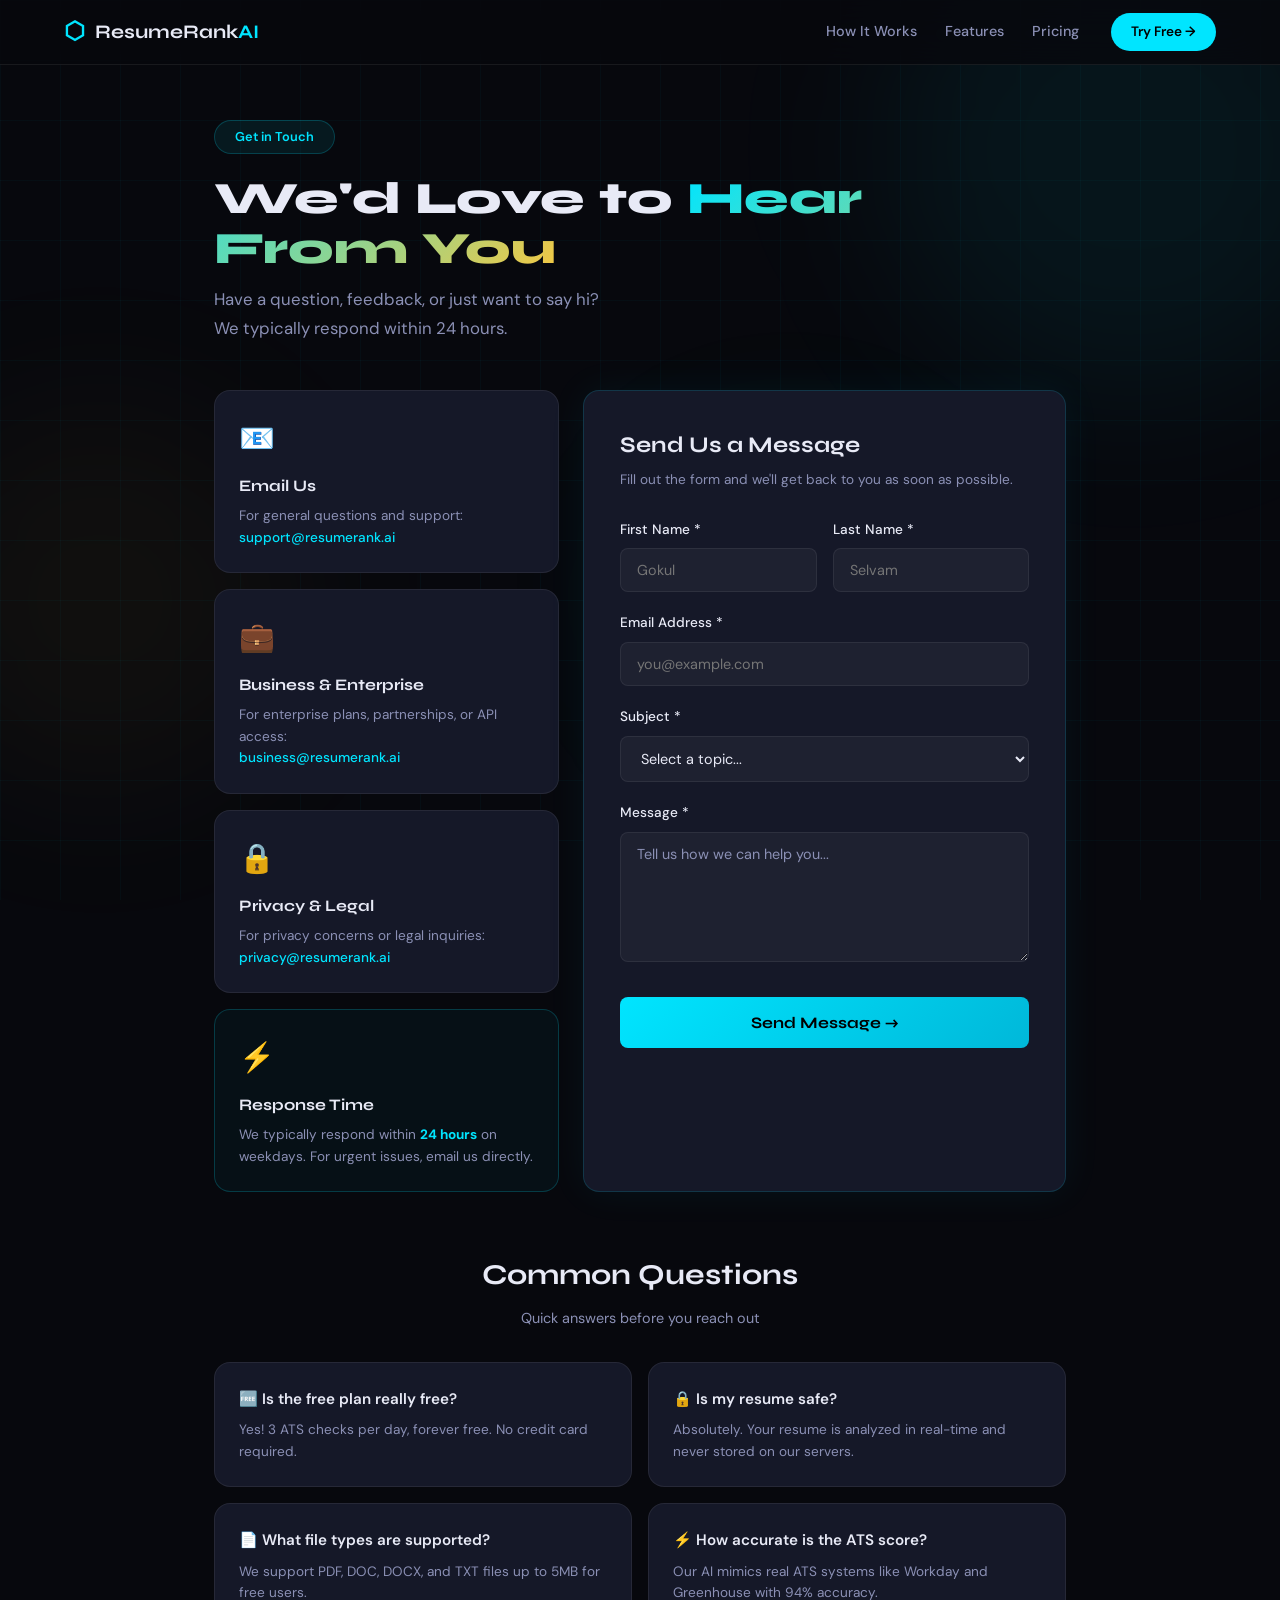
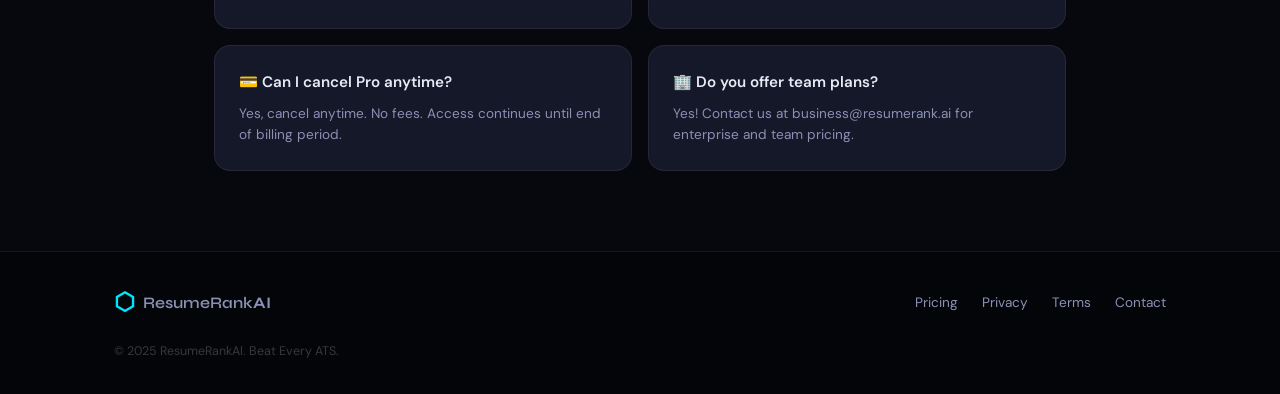
==== templates/contact.html @ 15850652 "add contact page" ====
<!DOCTYPE html>
<html lang="en">
<head>
  <meta charset="UTF-8"/>
  <meta name="viewport" content="width=device-width, initial-scale=1.0"/>
  <title>Contact Us — ResumeRank AI</title>
  <link rel="preconnect" href="https://fonts.googleapis.com"/>
  <link href="https://fonts.googleapis.com/css2?family=Syne:wght@400;600;700;800&family=DM+Sans:ital,wght@0,300;0,400;0,500;1,300&display=swap" rel="stylesheet"/>
  <link rel="stylesheet" href="/static/css/style.css"/>
  <style>
    .contact-page {
      max-width: 900px; margin: 0 auto;
      padding: 120px 24px 80px;
      position: relative; z-index: 1;
    }
    .contact-badge {
      display: inline-block;
      background: rgba(0,229,255,0.08);
      border: 1px solid rgba(0,229,255,0.2);
      color: var(--cyan); border-radius: 100px;
      padding: 6px 20px; font-size: 0.8rem;
      font-weight: 600; margin-bottom: 20px;
    }
    .contact-title {
      font-family: var(--font-display); font-weight: 800;
      font-size: 2.8rem; margin-bottom: 12px; line-height: 1.1;
    }
    .contact-sub {
      color: var(--muted); font-size: 1.05rem;
      margin-bottom: 48px; line-height: 1.7;
    }
    .contact-grid {
      display: grid;
      grid-template-columns: 1fr 1.4fr;
      gap: 24px;
    }
    /* Info Cards */
    .info-cards { display: flex; flex-direction: column; gap: 16px; }
    .info-card {
      background: var(--surface);
      border: 1px solid var(--border);
      border-radius: var(--radius);
      padding: 24px;
      transition: border-color 0.3s;
    }
    .info-card:hover { border-color: rgba(0,229,255,0.3); }
    .info-icon { font-size: 1.8rem; margin-bottom: 12px; display: block; }
    .info-card h3 {
      font-family: var(--font-display); font-weight: 700;
      font-size: 1rem; margin-bottom: 6px;
    }
    .info-card p { color: var(--muted); font-size: 0.85rem; line-height: 1.6; }
    .info-card a { color: var(--cyan); font-weight: 500; }

    /* Contact Form */
    .form-card {
      background: var(--surface);
      border: 1px solid rgba(0,229,255,0.15);
      border-radius: var(--radius);
      padding: 36px;
      box-shadow: 0 0 40px rgba(0,229,255,0.06);
    }
    .form-card h2 {
      font-family: var(--font-display); font-weight: 700;
      font-size: 1.4rem; margin-bottom: 6px;
    }
    .form-card p {
      color: var(--muted); font-size: 0.85rem; margin-bottom: 28px;
    }
    .form-group { margin-bottom: 20px; }
    .form-group label {
      display: block; font-size: 0.85rem;
      font-weight: 500; margin-bottom: 8px; color: var(--text);
    }
    .form-group input,
    .form-group select,
    .form-group textarea {
      width: 100%;
      background: rgba(255,255,255,0.04);
      border: 1px solid var(--border);
      border-radius: var(--radius-sm);
      color: var(--text);
      font-family: var(--font-body);
      font-size: 0.9rem;
      padding: 12px 16px;
      outline: none;
      transition: border-color 0.2s;
    }
    .form-group input:focus,
    .form-group select:focus,
    .form-group textarea:focus {
      border-color: rgba(0,229,255,0.4);
      box-shadow: 0 0 0 3px rgba(0,229,255,0.08);
    }
    .form-group select option { background: #1a1c2e; }
    .form-group textarea { resize: vertical; min-height: 130px; }
    .form-row { display: grid; grid-template-columns: 1fr 1fr; gap: 16px; }
    .btn-submit {
      width: 100%;
      background: linear-gradient(135deg, var(--cyan), var(--cyan2));
      color: #000; font-family: var(--font-display);
      font-weight: 700; font-size: 1rem;
      border: none; border-radius: var(--radius-sm);
      padding: 16px; cursor: pointer;
      transition: all 0.3s; margin-top: 8px;
    }
    .btn-submit:hover {
      transform: translateY(-2px);
      box-shadow: 0 12px 40px rgba(0,229,255,0.35);
    }

    /* Success Message */
    .success-msg {
      display: none;
      background: rgba(0,229,160,0.1);
      border: 1px solid rgba(0,229,160,0.3);
      border-radius: var(--radius-sm);
      padding: 20px; text-align: center;
      margin-top: 16px;
    }
    .success-msg .success-icon { font-size: 2rem; display: block; margin-bottom: 8px; }
    .success-msg h3 { color: var(--green); font-weight: 700; margin-bottom: 6px; }
    .success-msg p { color: var(--muted); font-size: 0.85rem; }

    /* FAQ Section */
    .faq-section {
      margin-top: 60px;
    }
    .faq-title {
      font-family: var(--font-display); font-weight: 700;
      font-size: 1.8rem; margin-bottom: 8px; text-align: center;
    }
    .faq-sub {
      color: var(--muted); text-align: center;
      margin-bottom: 32px; font-size: 0.9rem;
    }
    .faq-grid { display: grid; grid-template-columns: 1fr 1fr; gap: 16px; }
    .faq-item {
      background: var(--surface); border: 1px solid var(--border);
      border-radius: var(--radius); padding: 24px;
      transition: border-color 0.3s;
    }
    .faq-item:hover { border-color: rgba(0,229,255,0.2); }
    .faq-item h4 { font-weight: 600; margin-bottom: 8px; font-size: 0.95rem; }
    .faq-item p { font-size: 0.85rem; color: var(--muted); line-height: 1.6; }

    @media (max-width: 768px) {
      .contact-grid { grid-template-columns: 1fr; }
      .form-row { grid-template-columns: 1fr; }
      .faq-grid { grid-template-columns: 1fr; }
      .contact-title { font-size: 2rem; }
    }
  </style>
</head>
<body>
<div class="bg-grid"></div>
<div class="orb orb-1"></div>
<div class="orb orb-2"></div>
<div class="orb orb-3"></div>

<nav class="navbar">
  <div class="nav-inner">
    <a href="/" class="logo">
      <span class="logo-icon">⬡</span>
      <span class="logo-text">ResumeRank<span class="logo-ai">AI</span></span>
    </a>
    <div class="nav-links">
      <a href="/#how-it-works">How It Works</a>
      <a href="/#features">Features</a>
      <a href="/pricing">Pricing</a>
    </div>
    <a href="/" class="btn-nav">Try Free →</a>
  </div>
</nav>

<div class="contact-page">
  <span class="contact-badge">Get in Touch</span>
  <h1 class="contact-title">We'd Love to <span class="title-gradient">Hear From You</span></h1>
  <p class="contact-sub">Have a question, feedback, or just want to say hi?<br/>We typically respond within 24 hours.</p>

  <div class="contact-grid">

    <!-- LEFT — Info Cards -->
    <div class="info-cards">
      <div class="info-card">
        <span class="info-icon">📧</span>
        <h3>Email Us</h3>
        <p>For general questions and support:<br/>
        <a href="mailto:support@resumerank.ai">support@resumerank.ai</a></p>
      </div>

      <div class="info-card">
        <span class="info-icon">💼</span>
        <h3>Business & Enterprise</h3>
        <p>For enterprise plans, partnerships, or API access:<br/>
        <a href="mailto:business@resumerank.ai">business@resumerank.ai</a></p>
      </div>

      <div class="info-card">
        <span class="info-icon">🔒</span>
        <h3>Privacy & Legal</h3>
        <p>For privacy concerns or legal inquiries:<br/>
        <a href="mailto:privacy@resumerank.ai">privacy@resumerank.ai</a></p>
      </div>

      <div class="info-card" style="border-color: rgba(0,229,255,0.2); background: rgba(0,229,255,0.04);">
        <span class="info-icon">⚡</span>
        <h3>Response Time</h3>
        <p>We typically respond within <strong style="color:var(--cyan)">24 hours</strong> on weekdays. For urgent issues, email us directly.</p>
      </div>
    </div>

    <!-- RIGHT — Contact Form -->
    <div class="form-card">
      <h2>Send Us a Message</h2>
      <p>Fill out the form and we'll get back to you as soon as possible.</p>

      <div id="contact-form">
        <div class="form-row">
          <div class="form-group">
            <label>First Name *</label>
            <input type="text" id="first-name" placeholder="Gokul" required/>
          </div>
          <div class="form-group">
            <label>Last Name *</label>
            <input type="text" id="last-name" placeholder="Selvam" required/>
          </div>
        </div>

        <div class="form-group">
          <label>Email Address *</label>
          <input type="email" id="email" placeholder="you@example.com" required/>
        </div>

        <div class="form-group">
          <label>Subject *</label>
          <select id="subject">
            <option value="">Select a topic...</option>
            <option value="general">General Question</option>
            <option value="bug">Bug Report</option>
            <option value="feature">Feature Request</option>
            <option value="billing">Billing & Pro Plan</option>
            <option value="enterprise">Enterprise Inquiry</option>
            <option value="other">Other</option>
          </select>
        </div>

        <div class="form-group">
          <label>Message *</label>
          <textarea id="message" placeholder="Tell us how we can help you..."></textarea>
        </div>

        <button class="btn-submit" onclick="handleSubmit()">
          Send Message →
        </button>
      </div>

      <div class="success-msg" id="success-msg">
        <span class="success-icon">🎉</span>
        <h3>Message Sent Successfully!</h3>
        <p>Thank you for reaching out. We'll get back to you within 24 hours at the email you provided.</p>
      </div>
    </div>

  </div>

  <!-- FAQ -->
  <div class="faq-section">
    <h2 class="faq-title">Common Questions</h2>
    <p class="faq-sub">Quick answers before you reach out</p>
    <div class="faq-grid">
      <div class="faq-item">
        <h4>🆓 Is the free plan really free?</h4>
        <p>Yes! 3 ATS checks per day, forever free. No credit card required.</p>
      </div>
      <div class="faq-item">
        <h4>🔒 Is my resume safe?</h4>
        <p>Absolutely. Your resume is analyzed in real-time and never stored on our servers.</p>
      </div>
      <div class="faq-item">
        <h4>📄 What file types are supported?</h4>
        <p>We support PDF, DOC, DOCX, and TXT files up to 5MB for free users.</p>
      </div>
      <div class="faq-item">
        <h4>⚡ How accurate is the ATS score?</h4>
        <p>Our AI mimics real ATS systems like Workday and Greenhouse with 94% accuracy.</p>
      </div>
      <div class="faq-item">
        <h4>💳 Can I cancel Pro anytime?</h4>
        <p>Yes, cancel anytime. No fees. Access continues until end of billing period.</p>
      </div>
      <div class="faq-item">
        <h4>🏢 Do you offer team plans?</h4>
        <p>Yes! Contact us at business@resumerank.ai for enterprise and team pricing.</p>
      </div>
    </div>
  </div>

</div>

<footer class="footer">
  <div class="footer-inner">
    <div class="footer-logo">
      <span class="logo-icon">⬡</span>
      <span>ResumeRank<strong>AI</strong></span>
    </div>
    <div class="footer-links">
      <a href="/pricing">Pricing</a>
      <a href="/privacy">Privacy</a>
      <a href="/terms">Terms</a>
      <a href="/contact">Contact</a>
    </div>
    <p class="footer-copy">© 2025 ResumeRankAI. Beat Every ATS.</p>
  </div>
</footer>

<script>
function handleSubmit() {
  const firstName = document.getElementById('first-name').value;
  const email = document.getElementById('email').value;
  const subject = document.getElementById('subject').value;
  const message = document.getElementById('message').value;

  if (!firstName || !email || !subject || !message) {
    alert('Please fill in all required fields!');
    return;
  }

  if (!email.includes('@')) {
    alert('Please enter a valid email address!');
    return;
  }

  // Show success message
  document.getElementById('contact-form').style.display = 'none';
  document.getElementById('success-msg').style.display = 'block';

  // In production: connect to email service like EmailJS, Formspree, or your backend
  console.log('Form submitted:', { firstName, email, subject, message });
}
</script>
</body>
</html>
---- static/css/style.css ----
/* ─── RESET & BASE ─────────────────────────────────── */
*, *::before, *::after { box-sizing: border-box; margin: 0; padding: 0; }

:root {
  --bg:      #07080d;
  --bg2:     #0d0f1a;
  --bg3:     #12152a;
  --surface: #151828;
  --border:  rgba(255,255,255,0.07);
  --cyan:    #00e5ff;
  --cyan2:   #00b8d9;
  --gold:    #f5c842;
  --green:   #00e5a0;
  --red:     #ff4d6d;
  --text:    #e8eaf6;
  --muted:   #8b90b5;
  --font-display: 'Syne', sans-serif;
  --font-body:    'DM Sans', sans-serif;
  --radius:  16px;
  --radius-sm: 8px;
  --shadow:  0 24px 60px rgba(0,0,0,0.5);
  --glow:    0 0 40px rgba(0,229,255,0.12);
}

html { scroll-behavior: smooth; }

body {
  background: var(--bg);
  color: var(--text);
  font-family: var(--font-body);
  font-size: 16px;
  line-height: 1.6;
  overflow-x: hidden;
  min-height: 100vh;
}

a { color: var(--cyan); text-decoration: none; }
a:hover { opacity: 0.85; }

/* ─── ANIMATED BACKGROUND ──────────────────────────── */
.bg-grid {
  position: fixed; inset: 0; z-index: 0;
  background-image:
    linear-gradient(rgba(0,229,255,0.03) 1px, transparent 1px),
    linear-gradient(90deg, rgba(0,229,255,0.03) 1px, transparent 1px);
  background-size: 60px 60px;
  pointer-events: none;
}

.orb {
  position: fixed; border-radius: 50%;
  filter: blur(80px); pointer-events: none; z-index: 0;
  animation: drift 20s ease-in-out infinite alternate;
}
.orb-1 { width: 500px; height: 500px; background: rgba(0,229,255,0.06); top: -100px; right: -100px; animation-delay: 0s; }
.orb-2 { width: 400px; height: 400px; background: rgba(245,200,66,0.04); bottom: 100px; left: -100px; animation-delay: -7s; }
.orb-3 { width: 300px; height: 300px; background: rgba(0,229,160,0.05); top: 50%; left: 50%; animation-delay: -14s; }

@keyframes drift {
  from { transform: translate(0, 0) scale(1); }
  to   { transform: translate(40px, 30px) scale(1.1); }
}

/* ─── NAVBAR ────────────────────────────────────────── */
.navbar {
  position: fixed; top: 0; left: 0; right: 0; z-index: 100;
  background: rgba(7,8,13,0.8);
  backdrop-filter: blur(20px);
  border-bottom: 1px solid var(--border);
}
.nav-inner {
  max-width: 1200px; margin: 0 auto; padding: 0 24px;
  display: flex; align-items: center; height: 64px; gap: 32px;
}
.logo {
  display: flex; align-items: center; gap: 10px;
  font-family: var(--font-display); font-weight: 700;
  font-size: 1.2rem; color: var(--text) !important;
}
.logo-icon { font-size: 1.5rem; color: var(--cyan); }
.logo-ai { color: var(--cyan); }
.nav-links {
  display: flex; gap: 28px; margin-left: auto;
}
.nav-links a {
  color: var(--muted); font-size: 0.9rem; font-weight: 500;
  transition: color 0.2s;
}
.nav-links a:hover { color: var(--text); }
.btn-nav {
  background: var(--cyan); color: #000 !important;
  padding: 8px 20px; border-radius: 100px;
  font-weight: 600; font-size: 0.85rem; white-space: nowrap;
  transition: opacity 0.2s, transform 0.2s;
}
.btn-nav:hover { opacity: 0.9; transform: translateY(-1px); }

/* ─── HERO ──────────────────────────────────────────── */
.hero {
  position: relative; z-index: 1;
  text-align: center;
  padding: 160px 24px 60px;
  max-width: 860px; margin: 0 auto;
}
.hero-badge {
  display: inline-flex; align-items: center; gap: 8px;
  background: rgba(0,229,255,0.08);
  border: 1px solid rgba(0,229,255,0.2);
  color: var(--cyan); border-radius: 100px;
  padding: 6px 16px; font-size: 0.8rem; font-weight: 500;
  margin-bottom: 32px;
  animation: fadeUp 0.6s ease both;
}
.badge-dot {
  width: 6px; height: 6px; background: var(--green);
  border-radius: 50%; box-shadow: 0 0 8px var(--green);
  animation: pulse 2s infinite;
}
@keyframes pulse {
  0%, 100% { opacity: 1; }
  50% { opacity: 0.4; }
}

.hero-title {
  font-family: var(--font-display); font-weight: 800;
  font-size: clamp(2.8rem, 7vw, 5rem);
  line-height: 1.1; letter-spacing: -0.03em;
  color: var(--text);
  animation: fadeUp 0.6s 0.1s ease both;
}
.title-gradient {
  background: linear-gradient(135deg, var(--cyan) 0%, var(--gold) 100%);
  -webkit-background-clip: text; -webkit-text-fill-color: transparent;
  background-clip: text;
}
.hero-sub {
  margin-top: 24px; font-size: 1.15rem;
  color: var(--muted); line-height: 1.7;
  animation: fadeUp 0.6s 0.2s ease both;
}
.hero-stats {
  display: flex; align-items: center; justify-content: center;
  gap: 32px; margin-top: 48px;
  animation: fadeUp 0.6s 0.3s ease both;
}
.stat { display: flex; flex-direction: column; align-items: center; }
.stat-num {
  font-family: var(--font-display); font-weight: 800;
  font-size: 2rem; color: var(--cyan);
}
.stat-label { font-size: 0.8rem; color: var(--muted); }
.stat-divider { width: 1px; height: 40px; background: var(--border); }

@keyframes fadeUp {
  from { opacity: 0; transform: translateY(20px); }
  to   { opacity: 1; transform: translateY(0); }
}

/* ─── CHECKER CARD ──────────────────────────────────── */
.checker-section {
  position: relative; z-index: 1;
  max-width: 820px; margin: 0 auto;
  padding: 0 24px 80px;
}
.checker-card {
  background: var(--surface);
  border: 1px solid rgba(0,229,255,0.15);
  border-radius: 24px;
  box-shadow: var(--shadow), var(--glow);
  overflow: hidden;
  animation: fadeUp 0.6s 0.4s ease both;
}
.card-header {
  background: linear-gradient(135deg, rgba(0,229,255,0.08), rgba(245,200,66,0.04));
  padding: 28px 32px;
  border-bottom: 1px solid var(--border);
}
.card-title-row {
  display: flex; align-items: center; gap: 16px;
}
.card-icon { font-size: 2rem; }
.card-title {
  font-family: var(--font-display); font-weight: 700;
  font-size: 1.3rem;
}
.card-subtitle { color: var(--muted); font-size: 0.85rem; margin-top: 2px; }
.free-badge {
  margin-left: auto;
  background: linear-gradient(135deg, var(--green), var(--cyan));
  color: #000; font-weight: 800; font-size: 0.75rem;
  padding: 4px 12px; border-radius: 100px; letter-spacing: 0.05em;
}

.checker-form { padding: 32px; display: flex; flex-direction: column; gap: 28px; }

.form-step { animation: fadeUp 0.4s ease both; }
.step-label {
  display: flex; align-items: center; gap: 12px;
  font-family: var(--font-display); font-weight: 600;
  font-size: 0.95rem; margin-bottom: 14px;
}
.step-num {
  background: rgba(0,229,255,0.12); color: var(--cyan);
  border: 1px solid rgba(0,229,255,0.3);
  border-radius: 8px; padding: 2px 10px;
  font-size: 0.75rem; font-weight: 700; letter-spacing: 0.05em;
}

/* Drop Zone */
.drop-zone {
  border: 2px dashed rgba(0,229,255,0.25);
  border-radius: var(--radius);
  background: rgba(0,229,255,0.03);
  cursor: pointer; transition: all 0.3s;
  position: relative; min-height: 140px;
  display: flex; align-items: center; justify-content: center;
}
.drop-zone:hover, .drop-zone.drag-over {
  border-color: var(--cyan);
  background: rgba(0,229,255,0.07);
  box-shadow: 0 0 20px rgba(0,229,255,0.1);
}
.drop-content {
  text-align: center; padding: 32px 24px;
}
.drop-icon {
  font-size: 2.5rem; margin-bottom: 12px;
  animation: bounce 2s ease-in-out infinite;
}
@keyframes bounce {
  0%, 100% { transform: translateY(0); }
  50% { transform: translateY(-6px); }
}
.drop-text { font-weight: 500; margin-bottom: 6px; }
.drop-text strong { color: var(--cyan); }
.drop-formats { font-size: 0.8rem; color: var(--muted); }

.drop-preview {
  display: flex !important; align-items: center; gap: 16px;
  padding: 20px 24px; width: 100%;
}
.file-icon { font-size: 2rem; }
.file-info { flex: 1; }
.file-name { display: block; font-weight: 600; color: var(--text); }
.file-size { font-size: 0.8rem; color: var(--muted); }
.file-remove {
  background: rgba(255,77,109,0.15); border: 1px solid rgba(255,77,109,0.3);
  color: var(--red); border-radius: 50%; width: 30px; height: 30px;
  cursor: pointer; font-size: 0.75rem; transition: all 0.2s;
  display: flex; align-items: center; justify-content: center;
}
.file-remove:hover { background: rgba(255,77,109,0.3); }

/* Textarea */
.jd-wrapper { position: relative; }
textarea {
  width: 100%; background: rgba(255,255,255,0.04);
  border: 1px solid var(--border); border-radius: var(--radius);
  color: var(--text); font-family: var(--font-body); font-size: 0.9rem;
  padding: 16px 20px; resize: vertical; min-height: 160px;
  transition: border-color 0.2s;
  outline: none;
}
textarea::placeholder { color: var(--muted); }
textarea:focus { border-color: rgba(0,229,255,0.4); box-shadow: 0 0 0 3px rgba(0,229,255,0.08); }
.jd-footer {
  display: flex; justify-content: space-between; align-items: center;
  margin-top: 8px; font-size: 0.78rem; color: var(--muted);
  flex-wrap: wrap; gap: 8px;
}

/* Check Button */
.btn-check {
  width: 100%;
  background: linear-gradient(135deg, var(--cyan) 0%, var(--cyan2) 100%);
  color: #000; font-family: var(--font-display); font-weight: 700;
  font-size: 1.05rem; border: none; border-radius: var(--radius);
  padding: 18px 32px; cursor: pointer;
  transition: all 0.3s; position: relative; overflow: hidden;
  display: flex; align-items: center; justify-content: center; gap: 10px;
}
.btn-check:disabled {
  background: rgba(255,255,255,0.08);
  color: var(--muted); cursor: not-allowed;
}
.btn-check:not(:disabled):hover {
  transform: translateY(-2px);
  box-shadow: 0 12px 40px rgba(0,229,255,0.35);
}
.btn-check:not(:disabled)::after {
  content: ''; position: absolute; inset: 0;
  background: linear-gradient(135deg, rgba(255,255,255,0.15), transparent);
  pointer-events: none;
}
.btn-icon { font-size: 1.1rem; }
.btn-loading { display: flex; align-items: center; gap: 12px; }

/* Spinner */
.spinner {
  width: 18px; height: 18px; border: 2px solid rgba(0,0,0,0.3);
  border-top-color: #000; border-radius: 50%;
  animation: spin 0.8s linear infinite; display: inline-block;
}
@keyframes spin { to { transform: rotate(360deg); } }

.form-footer {
  text-align: center; font-size: 0.8rem; color: var(--muted);
  margin-top: -12px;
}
.form-footer a { color: var(--cyan); font-weight: 500; }

/* ─── RESULTS SECTION ───────────────────────────────── */
.results-section {
  position: relative; z-index: 1;
  max-width: 960px; margin: 0 auto;
  padding: 0 24px 80px;
  animation: fadeUp 0.6s ease both;
}
.results-header {
  text-align: center; margin-bottom: 40px;
}
.results-title {
  font-family: var(--font-display); font-weight: 800; font-size: 2rem;
}
.results-sub { color: var(--muted); margin-top: 8px; }

/* Score Grid */
.score-grid {
  display: grid; grid-template-columns: 1fr 1.6fr;
  gap: 20px; margin-bottom: 20px;
}
.score-card {
  background: var(--surface);
  border: 1px solid var(--border);
  border-radius: var(--radius); padding: 28px;
}
.main-score {
  display: flex; flex-direction: column; align-items: center; text-align: center;
  border-color: rgba(0,229,255,0.2);
  box-shadow: var(--glow);
}
.score-ring-wrapper { position: relative; width: 140px; height: 140px; }
.score-ring { transform: rotate(-90deg); }
.ring-bg { fill: none; stroke: rgba(255,255,255,0.06); stroke-width: 8; }
.ring-fill {
  fill: none; stroke: var(--cyan); stroke-width: 8;
  stroke-linecap: round;
  transition: stroke-dashoffset 1.5s cubic-bezier(0.4, 0, 0.2, 1);
  filter: drop-shadow(0 0 6px var(--cyan));
}
.score-center {
  position: absolute; inset: 0;
  display: flex; flex-direction: column; align-items: center; justify-content: center;
}
.score-number {
  font-family: var(--font-display); font-weight: 800; font-size: 2.2rem;
  color: var(--cyan); line-height: 1;
}
.score-label { font-size: 0.7rem; color: var(--muted); margin-top: 2px; }
.score-grade {
  font-family: var(--font-display); font-weight: 800; font-size: 3rem;
  color: var(--gold); margin-top: 12px;
}
.score-summary {
  font-size: 0.85rem; color: var(--muted); margin-top: 12px; line-height: 1.5;
}

/* Keyword Card */
.keyword-card h3 { color: var(--text); margin-bottom: 16px; font-size: 1rem; }
.mini-card-title { font-weight: 600; font-size: 1rem; margin-bottom: 16px; }
.match-bar-wrapper {
  display: flex; align-items: center; gap: 12px; margin-bottom: 20px;
}
.match-bar {
  flex: 1; height: 8px; background: rgba(255,255,255,0.08); border-radius: 100px; overflow: hidden;
}
.match-fill {
  height: 100%; background: linear-gradient(90deg, var(--cyan), var(--green));
  border-radius: 100px; transition: width 1s ease; width: 0%;
}
.match-pct { font-weight: 700; color: var(--cyan); font-size: 0.9rem; white-space: nowrap; }
.keyword-groups { display: flex; flex-direction: column; gap: 16px; }
.keyword-group {}
.kg-label {
  font-size: 0.75rem; font-weight: 600; letter-spacing: 0.04em;
  display: block; margin-bottom: 8px;
}
.kg-label.matched { color: var(--green); }
.kg-label.missing { color: var(--red); }
.keyword-chips { display: flex; flex-wrap: wrap; gap: 6px; }
.chip {
  font-size: 0.75rem; padding: 3px 10px; border-radius: 100px;
  font-weight: 500;
}
.chip-match { background: rgba(0,229,160,0.12); color: var(--green); border: 1px solid rgba(0,229,160,0.25); }
.chip-miss  { background: rgba(255,77,109,0.1); color: var(--red); border: 1px solid rgba(255,77,109,0.25); }

/* Sections Card */
.sections-card {
  background: var(--surface); border: 1px solid var(--border);
  border-radius: var(--radius); padding: 28px; margin-bottom: 20px;
}
.section-card-title { font-weight: 600; margin-bottom: 20px; }
.sections-grid { display: grid; grid-template-columns: repeat(auto-fit, minmax(160px, 1fr)); gap: 16px; }
.section-item {
  background: rgba(255,255,255,0.03); border-radius: var(--radius-sm);
  padding: 16px; display: flex; flex-direction: column; gap: 8px;
}
.section-name { font-size: 0.8rem; color: var(--muted); }
.section-bar {
  height: 4px; background: rgba(255,255,255,0.08); border-radius: 100px; overflow: hidden;
}
.section-bar-fill { height: 100%; border-radius: 100px; transition: width 1s ease; }
.bar-good { background: var(--green); }
.bar-warn { background: var(--gold); }
.bar-miss { background: var(--red); }
.section-score { font-family: var(--font-display); font-weight: 700; font-size: 1.1rem; }
.section-note { font-size: 0.75rem; color: var(--muted); line-height: 1.4; }

/* Insights Grid */
.insights-grid { display: grid; grid-template-columns: 1fr 1fr; gap: 20px; margin-bottom: 20px; }
.insights-card {
  background: var(--surface); border: 1px solid var(--border);
  border-radius: var(--radius); padding: 24px;
}
.insights-card.accent { border-color: rgba(0,229,255,0.2); }
.insights-title { font-weight: 600; margin-bottom: 16px; font-size: 1rem; }
.insights-list { list-style: none; display: flex; flex-direction: column; gap: 10px; }
.insights-list li {
  font-size: 0.88rem; color: var(--muted); padding-left: 20px; position: relative; line-height: 1.5;
}
.insights-list li::before {
  content: '→'; position: absolute; left: 0; color: var(--cyan);
}

/* Suggestions */
.suggestions-card {
  background: var(--surface); border: 1px solid var(--border);
  border-radius: var(--radius); padding: 28px; margin-bottom: 24px;
}
.suggestions-title { font-weight: 600; margin-bottom: 20px; }
.suggestion-item {
  border: 1px solid var(--border); border-radius: var(--radius-sm);
  padding: 18px 20px; margin-bottom: 12px;
  display: grid; grid-template-columns: auto 1fr; gap: 14px;
  transition: border-color 0.2s;
}
.suggestion-item:hover { border-color: rgba(0,229,255,0.2); }
.priority-badge {
  font-size: 0.7rem; font-weight: 700; letter-spacing: 0.05em;
  padding: 3px 10px; border-radius: 100px; height: fit-content; white-space: nowrap;
}
.priority-high { background: rgba(255,77,109,0.15); color: var(--red); border: 1px solid rgba(255,77,109,0.3); }
.priority-medium { background: rgba(245,200,66,0.15); color: var(--gold); border: 1px solid rgba(245,200,66,0.3); }
.priority-low { background: rgba(0,229,160,0.12); color: var(--green); border: 1px solid rgba(0,229,160,0.25); }
.suggestion-body {}
.suggestion-cat { font-size: 0.72rem; color: var(--muted); text-transform: uppercase; letter-spacing: 0.05em; margin-bottom: 4px; }
.suggestion-title { font-weight: 600; font-size: 0.95rem; margin-bottom: 4px; }
.suggestion-desc { font-size: 0.85rem; color: var(--muted); line-height: 1.5; }
.suggestion-example {
  margin-top: 8px; font-size: 0.8rem;
  background: rgba(0,229,255,0.06); border-left: 2px solid var(--cyan);
  padding: 6px 12px; border-radius: 0 6px 6px 0; color: var(--text);
}

/* Results CTA */
.results-cta {
  background: linear-gradient(135deg, rgba(0,229,255,0.08), rgba(245,200,66,0.05));
  border: 1px solid rgba(0,229,255,0.2);
  border-radius: var(--radius); padding: 32px;
  display: flex; align-items: center; gap: 24px; flex-wrap: wrap;
}
.cta-text { flex: 1; min-width: 200px; }
.cta-text h3 { font-family: var(--font-display); font-weight: 700; margin-bottom: 6px; }
.cta-text p { font-size: 0.85rem; color: var(--muted); }
.btn-pro {
  background: linear-gradient(135deg, var(--gold), #e5a000);
  color: #000 !important; font-weight: 700; font-size: 0.9rem;
  padding: 12px 28px; border-radius: 100px;
  transition: all 0.2s; white-space: nowrap;
}
.btn-pro:hover { transform: translateY(-2px); box-shadow: 0 8px 30px rgba(245,200,66,0.35); }
.btn-recheck {
  background: transparent; border: 1px solid var(--border);
  color: var(--muted); font-size: 0.85rem; padding: 12px 24px;
  border-radius: 100px; cursor: pointer; transition: all 0.2s;
  font-family: var(--font-body);
}
.btn-recheck:hover { border-color: var(--text); color: var(--text); }

/* ─── HOW IT WORKS ──────────────────────────────────── */
.how-section {
  position: relative; z-index: 1;
  max-width: 1100px; margin: 0 auto; padding: 80px 24px;
  text-align: center;
}
.how-label {
  color: var(--cyan); font-size: 0.8rem; font-weight: 600;
  letter-spacing: 0.1em; text-transform: uppercase; margin-bottom: 12px;
}
.how-title {
  font-family: var(--font-display); font-weight: 800; font-size: 2.2rem;
  margin-bottom: 48px;
}
.how-grid { display: grid; grid-template-columns: repeat(3, 1fr); gap: 24px; }
.how-card {
  background: var(--surface); border: 1px solid var(--border);
  border-radius: var(--radius); padding: 32px 24px; text-align: left;
  position: relative; transition: border-color 0.3s, transform 0.3s;
}
.how-card:hover { border-color: rgba(0,229,255,0.3); transform: translateY(-4px); }
.how-num {
  position: absolute; top: 24px; right: 24px;
  font-family: var(--font-display); font-weight: 800; font-size: 1.5rem;
  color: rgba(255,255,255,0.05);
}
.how-icon { font-size: 2rem; margin-bottom: 16px; }
.how-card h3 { font-weight: 600; margin-bottom: 8px; }
.how-card p { font-size: 0.88rem; color: var(--muted); line-height: 1.6; }

/* ─── FEATURES ──────────────────────────────────────── */
.features-section {
  position: relative; z-index: 1;
  max-width: 1100px; margin: 0 auto; padding: 0 24px 80px;
  text-align: center;
}
.features-title {
  font-family: var(--font-display); font-weight: 800; font-size: 2.2rem;
  margin-bottom: 48px;
}
.features-grid { display: grid; grid-template-columns: repeat(3, 1fr); gap: 20px; }
.feature-card {
  background: var(--surface); border: 1px solid var(--border);
  border-radius: var(--radius); padding: 28px 24px; text-align: left;
  transition: all 0.3s;
}
.feature-card:hover { border-color: rgba(0,229,255,0.25); transform: translateY(-3px); }
.feature-icon { font-size: 1.8rem; display: block; margin-bottom: 14px; }
.feature-card h4 { font-weight: 600; margin-bottom: 8px; }
.feature-card p { font-size: 0.85rem; color: var(--muted); line-height: 1.6; }

/* ─── PRICING ───────────────────────────────────────── */
.pricing-hero {
  position: relative; z-index: 1;
  text-align: center; padding: 140px 24px 60px;
}
.pricing-badge {
  display: inline-block;
  background: rgba(0,229,255,0.08); border: 1px solid rgba(0,229,255,0.2);
  color: var(--cyan); border-radius: 100px; padding: 6px 20px;
  font-size: 0.8rem; font-weight: 600; margin-bottom: 20px;
}
.pricing-title {
  font-family: var(--font-display); font-weight: 800; font-size: 3rem;
  margin-bottom: 16px;
}
.pricing-sub { color: var(--muted); font-size: 1.1rem; }

.pricing-section {
  position: relative; z-index: 1;
  max-width: 1100px; margin: 0 auto; padding: 0 24px 80px;
}
.pricing-grid {
  display: grid; grid-template-columns: 1fr 1.1fr 1fr;
  gap: 20px; margin-bottom: 80px; align-items: start;
}
.pricing-card {
  background: var(--surface); border: 1px solid var(--border);
  border-radius: 20px; padding: 32px 28px; position: relative;
  transition: all 0.3s;
}
.pricing-card:hover { transform: translateY(-4px); }
.pricing-card.featured {
  border-color: rgba(0,229,255,0.35);
  box-shadow: var(--glow);
  background: linear-gradient(160deg, rgba(0,229,255,0.06) 0%, var(--surface) 100%);
}
.plan-badge-top {
  position: absolute; top: -12px; left: 50%; transform: translateX(-50%);
  background: var(--cyan); color: #000; font-size: 0.72rem; font-weight: 700;
  padding: 4px 16px; border-radius: 100px; white-space: nowrap;
}
.plan-header { text-align: center; margin-bottom: 24px; }
.plan-icon { font-size: 2rem; display: block; margin-bottom: 12px; }
.plan-name { font-family: var(--font-display); font-weight: 700; font-size: 1.3rem; margin-bottom: 12px; }
.plan-price { margin-bottom: 8px; }
.price-num {
  font-family: var(--font-display); font-weight: 800; font-size: 3rem;
  color: var(--text);
}
.pricing-card.featured .price-num { color: var(--cyan); }
.price-per { color: var(--muted); font-size: 0.9rem; }
.plan-desc { color: var(--muted); font-size: 0.85rem; }
.plan-features { list-style: none; margin-bottom: 28px; display: flex; flex-direction: column; gap: 10px; }
.feat-item { font-size: 0.88rem; padding: 4px 0; }
.feat-item.included { color: var(--text); }
.feat-item.excluded { color: rgba(255,255,255,0.2); }
.btn-plan {
  display: block; text-align: center; padding: 14px 24px;
  border-radius: 12px; font-weight: 700; font-size: 0.95rem;
  transition: all 0.2s; cursor: pointer;
}
.btn-plan.free {
  background: rgba(255,255,255,0.08); color: var(--text);
  border: 1px solid var(--border);
}
.btn-plan.free:hover { background: rgba(255,255,255,0.14); }
.btn-plan.pro {
  background: linear-gradient(135deg, var(--cyan), var(--cyan2));
  color: #000 !important;
}
.btn-plan.pro:hover { transform: translateY(-2px); box-shadow: 0 8px 30px rgba(0,229,255,0.35); }
.btn-plan.enterprise {
  background: rgba(245,200,66,0.12); color: var(--gold);
  border: 1px solid rgba(245,200,66,0.3);
}
.btn-plan.enterprise:hover { background: rgba(245,200,66,0.2); }
.plan-guarantee { text-align: center; font-size: 0.78rem; color: var(--muted); margin-top: 10px; }

/* FAQ */
.faq-section { margin-top: 48px; }
.faq-title {
  font-family: var(--font-display); font-weight: 700; font-size: 1.8rem;
  text-align: center; margin-bottom: 36px;
}
.faq-grid { display: grid; grid-template-columns: 1fr 1fr; gap: 20px; }
.faq-item {
  background: var(--surface); border: 1px solid var(--border);
  border-radius: var(--radius); padding: 24px;
}
.faq-item h4 { font-weight: 600; margin-bottom: 8px; font-size: 0.95rem; }
.faq-item p { font-size: 0.85rem; color: var(--muted); line-height: 1.6; }

/* ─── FOOTER ────────────────────────────────────────── */
.footer {
  position: relative; z-index: 1;
  border-top: 1px solid var(--border);
  background: rgba(0,0,0,0.3);
}
.footer-inner {
  max-width: 1100px; margin: 0 auto;
  padding: 32px 24px;
  display: flex; align-items: center; flex-wrap: wrap; gap: 20px;
}
.footer-logo {
  display: flex; align-items: center; gap: 8px;
  font-family: var(--font-display); font-weight: 600;
  font-size: 1rem; color: var(--muted);
}
.footer-logo .logo-icon { color: var(--cyan); }
.footer-links {
  display: flex; gap: 24px; margin-left: auto;
}
.footer-links a { color: var(--muted); font-size: 0.85rem; }
.footer-links a:hover { color: var(--text); }
.footer-copy { width: 100%; font-size: 0.78rem; color: rgba(255,255,255,0.2); }

/* ─── TOAST ─────────────────────────────────────────── */
.toast {
  position: fixed; bottom: 24px; right: 24px; z-index: 9999;
  background: #1a1c2e; border: 1px solid rgba(255,77,109,0.4);
  color: var(--red); border-radius: var(--radius-sm);
  padding: 14px 20px; font-size: 0.88rem;
  display: flex; align-items: center; gap: 10px;
  max-width: 360px; box-shadow: 0 8px 30px rgba(0,0,0,0.5);
  transform: translateY(80px); opacity: 0;
  transition: all 0.35s cubic-bezier(0.34, 1.56, 0.64, 1);
  pointer-events: none;
}
.toast.show { transform: translateY(0); opacity: 1; pointer-events: auto; }
.toast-icon { font-size: 1rem; }

/* ─── RESPONSIVE ────────────────────────────────────── */
@media (max-width: 768px) {
  .nav-links { display: none; }
  .hero-stats { gap: 20px; }
  .score-grid { grid-template-columns: 1fr; }
  .insights-grid { grid-template-columns: 1fr; }
  .how-grid { grid-template-columns: 1fr; }
  .features-grid { grid-template-columns: 1fr 1fr; }
  .pricing-grid { grid-template-columns: 1fr; }
  .faq-grid { grid-template-columns: 1fr; }
  .results-cta { flex-direction: column; text-align: center; }
  .checker-form { padding: 20px; }
  .card-header { padding: 20px; }
}

@media (max-width: 480px) {
  .features-grid { grid-template-columns: 1fr; }
  .hero-title { font-size: 2.2rem; }
  .card-title-row { flex-wrap: wrap; }
}
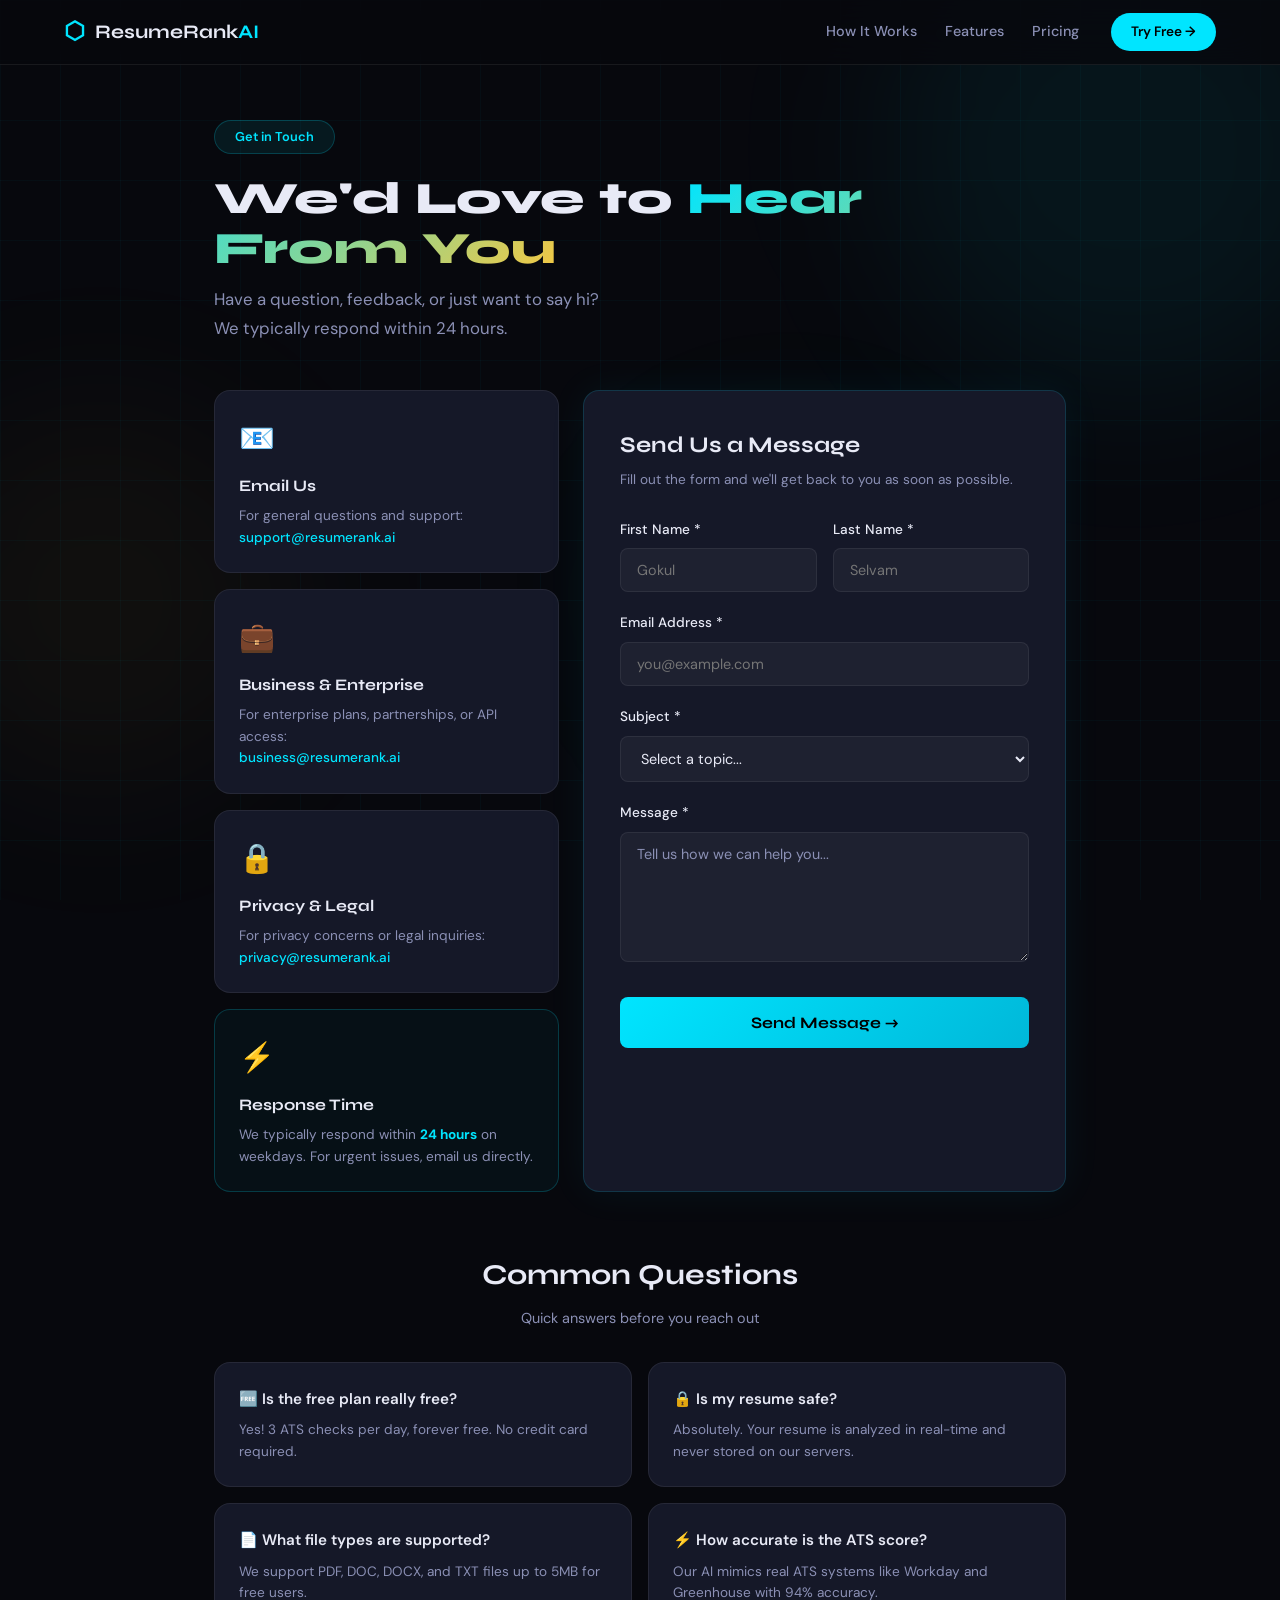
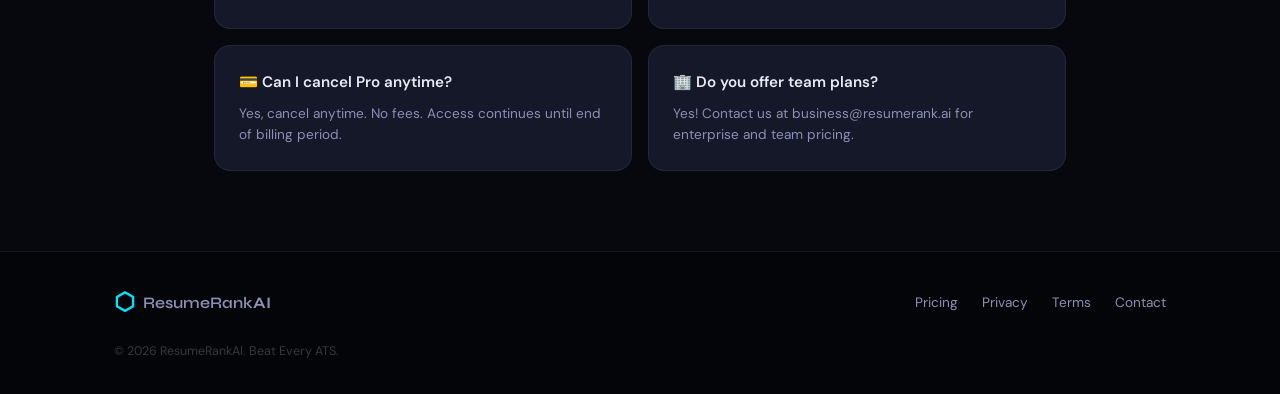
==== commit 36014604: "fix all navigation links" ====
--- a/templates/contact.html
+++ b/templates/contact.html
@@ -310,7 +310,7 @@
       <a href="/terms">Terms</a>
       <a href="/contact">Contact</a>
     </div>
-    <p class="footer-copy">© 2025 ResumeRankAI. Beat Every ATS.</p>
+    <p class="footer-copy">© 2026 ResumeRankAI. Beat Every ATS.</p>
   </div>
 </footer>
 
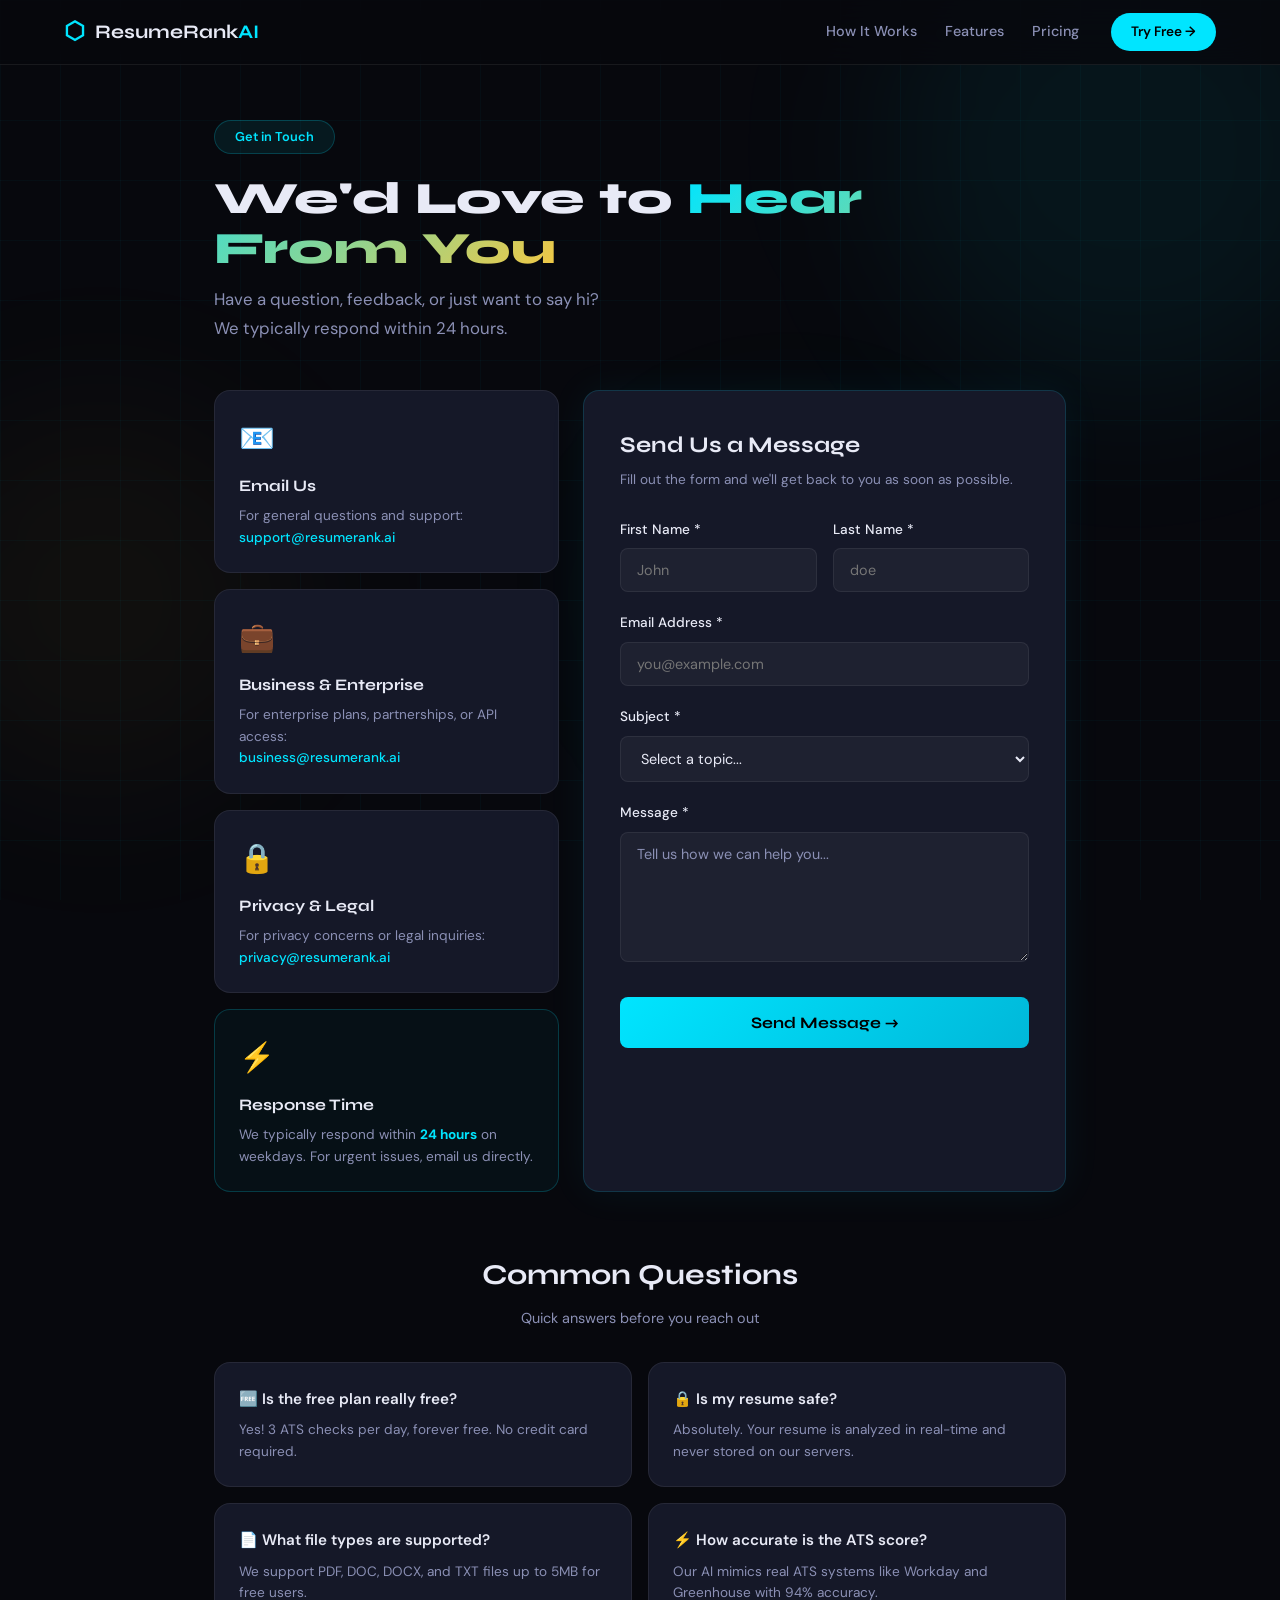
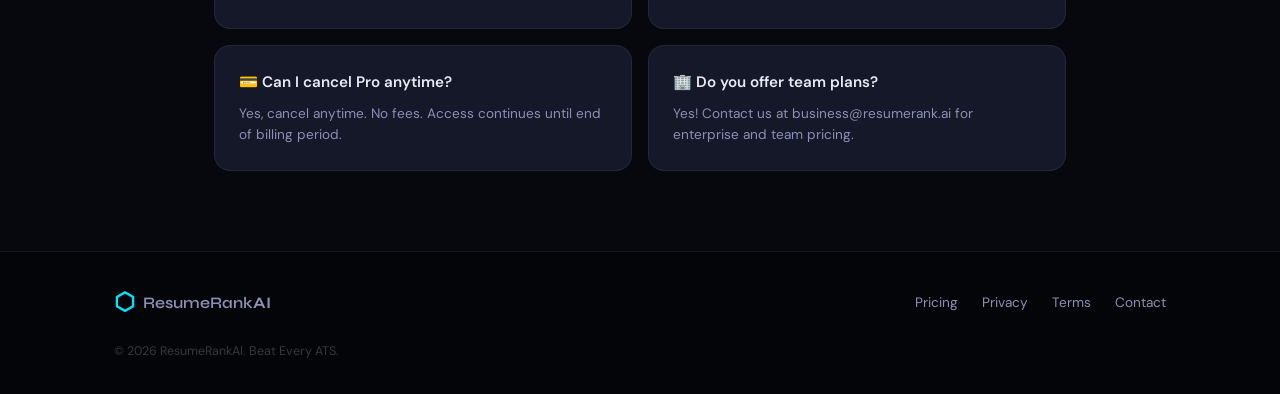
==== commit 1057d4a2: "fix contact form formspree" ====
--- a/templates/contact.html
+++ b/templates/contact.html
@@ -219,11 +219,11 @@
         <div class="form-row">
           <div class="form-group">
             <label>First Name *</label>
-            <input type="text" id="first-name" placeholder="Gokul" required/>
+            <input type="text" id="first-name" placeholder="John" required/>
           </div>
           <div class="form-group">
             <label>Last Name *</label>
-            <input type="text" id="last-name" placeholder="Selvam" required/>
+            <input type="text" id="last-name" placeholder="doe" required/>
           </div>
         </div>
 
@@ -315,8 +315,9 @@
 </footer>
 
 <script>
-function handleSubmit() {
+async function handleSubmit() {
   const firstName = document.getElementById('first-name').value;
+  const lastName = document.getElementById('last-name').value;
   const email = document.getElementById('email').value;
   const subject = document.getElementById('subject').value;
   const message = document.getElementById('message').value;
@@ -331,13 +332,35 @@
     return;
   }
 
-  // Show success message
-  document.getElementById('contact-form').style.display = 'none';
-  document.getElementById('success-msg').style.display = 'block';
-
-  // In production: connect to email service like EmailJS, Formspree, or your backend
-  console.log('Form submitted:', { firstName, email, subject, message });
+  const btn = document.querySelector('.btn-submit');
+  btn.textContent = 'Sending...';
+  btn.disabled = true;
+
+  try {
+    const response = await fetch('https://formspree.io/f/xnjgnldd', {
+      method: 'POST',
+      headers: { 'Content-Type': 'application/json' },
+      body: JSON.stringify({
+        name: firstName + ' ' + lastName,
+        email: email,
+        subject: subject,
+        message: message
+      })
+    });
+
+    if (response.ok) {
+      document.getElementById('contact-form').style.display = 'none';
+      document.getElementById('success-msg').style.display = 'block';
+    } else {
+      alert('Something went wrong. Please try again!');
+      btn.textContent = 'Send Message →';
+      btn.disabled = false;
+    }
+  } catch (error) {
+    alert('Network error. Please try again!');
+    btn.textContent = 'Send Message →';
+    btn.disabled = false;
+  }
 }
-</script>
-</body>
+</script></body>
 </html>
